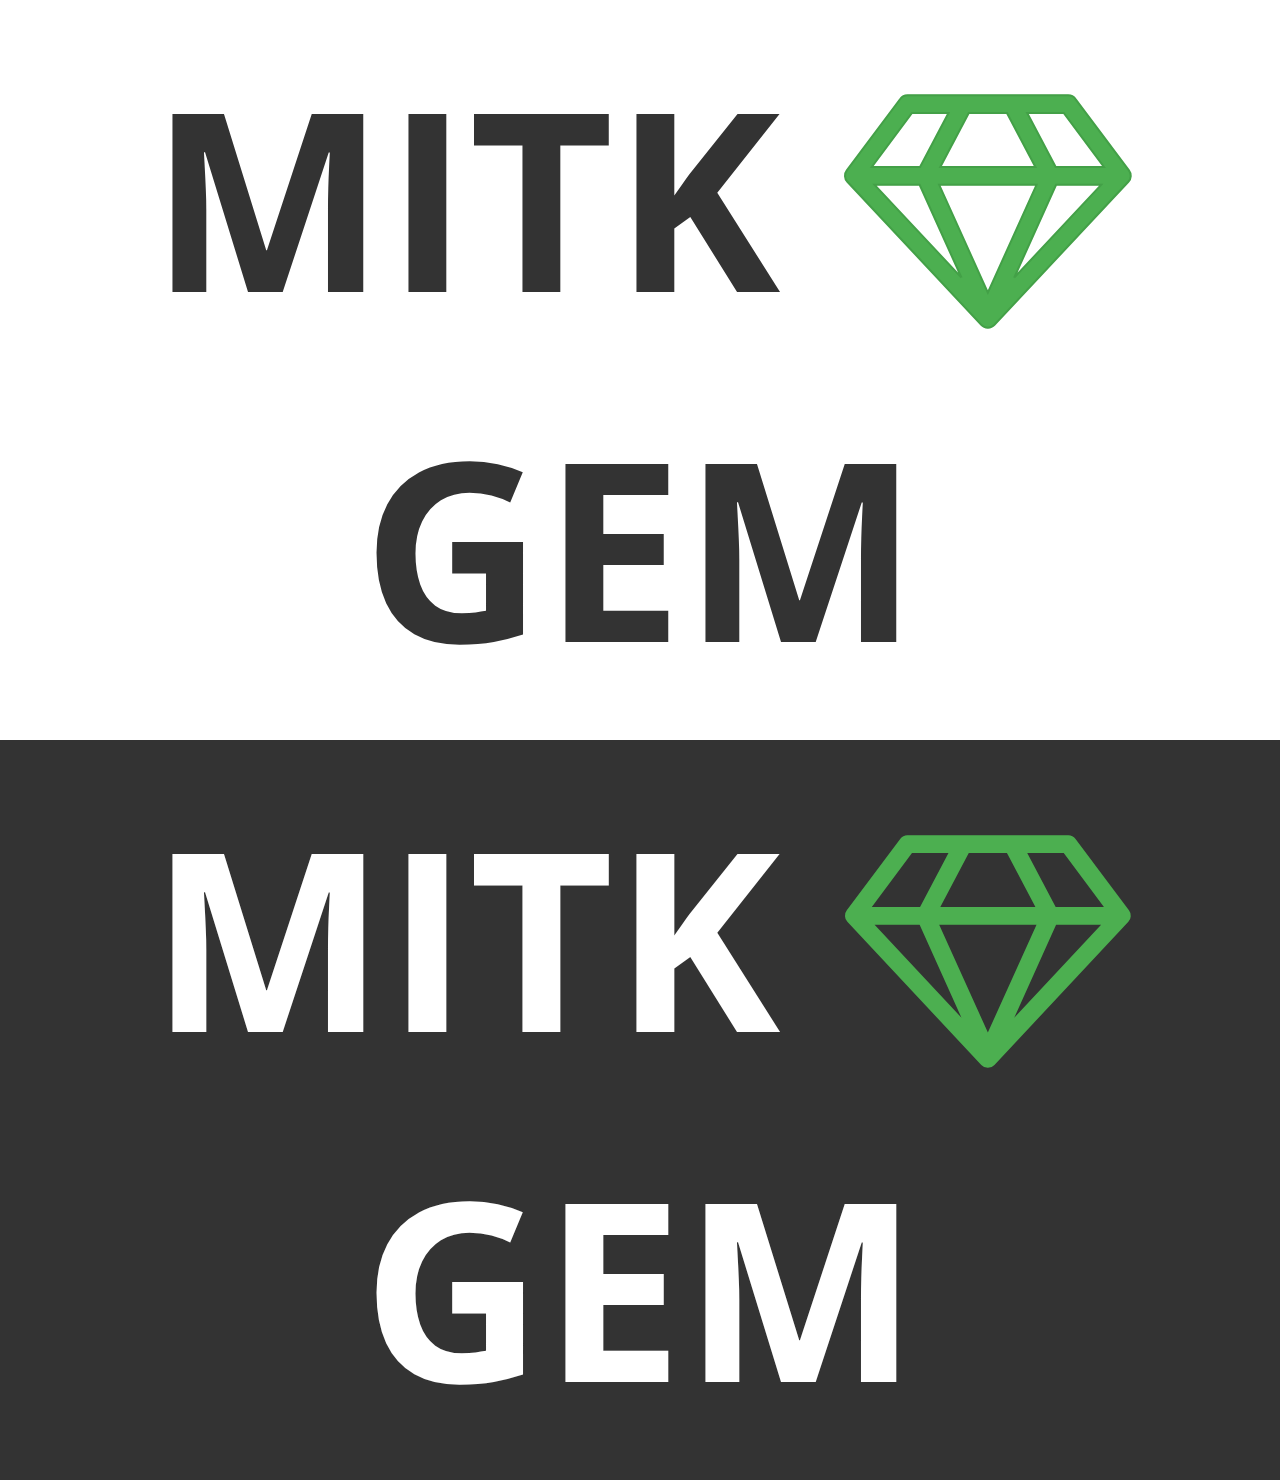
==== logo.html @ 2a3a6129 "added logo" ====
<!doctype html>
<html lang="en-us">
    <head>
        <link rel="stylesheet" href="//fonts.googleapis.com/css?family=Open+Sans:400,700">

        <!-- build:css css/main.css -->
        <link rel="stylesheet" href="css/normalize.css">
        <link rel="stylesheet" href="css/logo.css">
        <link rel="stylesheet" href="css/font-awesome-4.5.0/css/font-awesome.min.css">
        <!-- endbuild -->

    </head>
    <body>
      <div class="site-logo light">
          MITK <i class="fa fa-diamond lightColor"></i> GEM
      </div>

      <div class="site-logo dark">
          MITK <i class="fa fa-diamond darkColor"></i> GEM
      </div>
    </body>
</html>
---- css/logo.css ----
html {
    color: #fff;
    font: 17px/1.4 'Open Sans', sans-serif;
    text-align: center;
}

.hiColor {
    color: #4caf50;
}

.lightColor {
  -webkit-text-fill-color: #4caf50;
  -webkit-text-stroke-width: 2px;
  -webkit-text-stroke-color: #43a047;
}

.darkColor {
  color: #4caf50;
}

.site-logo {
    float: left;
    font-size: 250px;
    font-weight: bold;
    text-decoration: none;
    text-transform: uppercase;
    padding: 20px;
}

.light {
  color: #333;
  /*background-color: #c8e6c9;*/
}

.dark {
  color: #fff;
  background-color: #333;
}
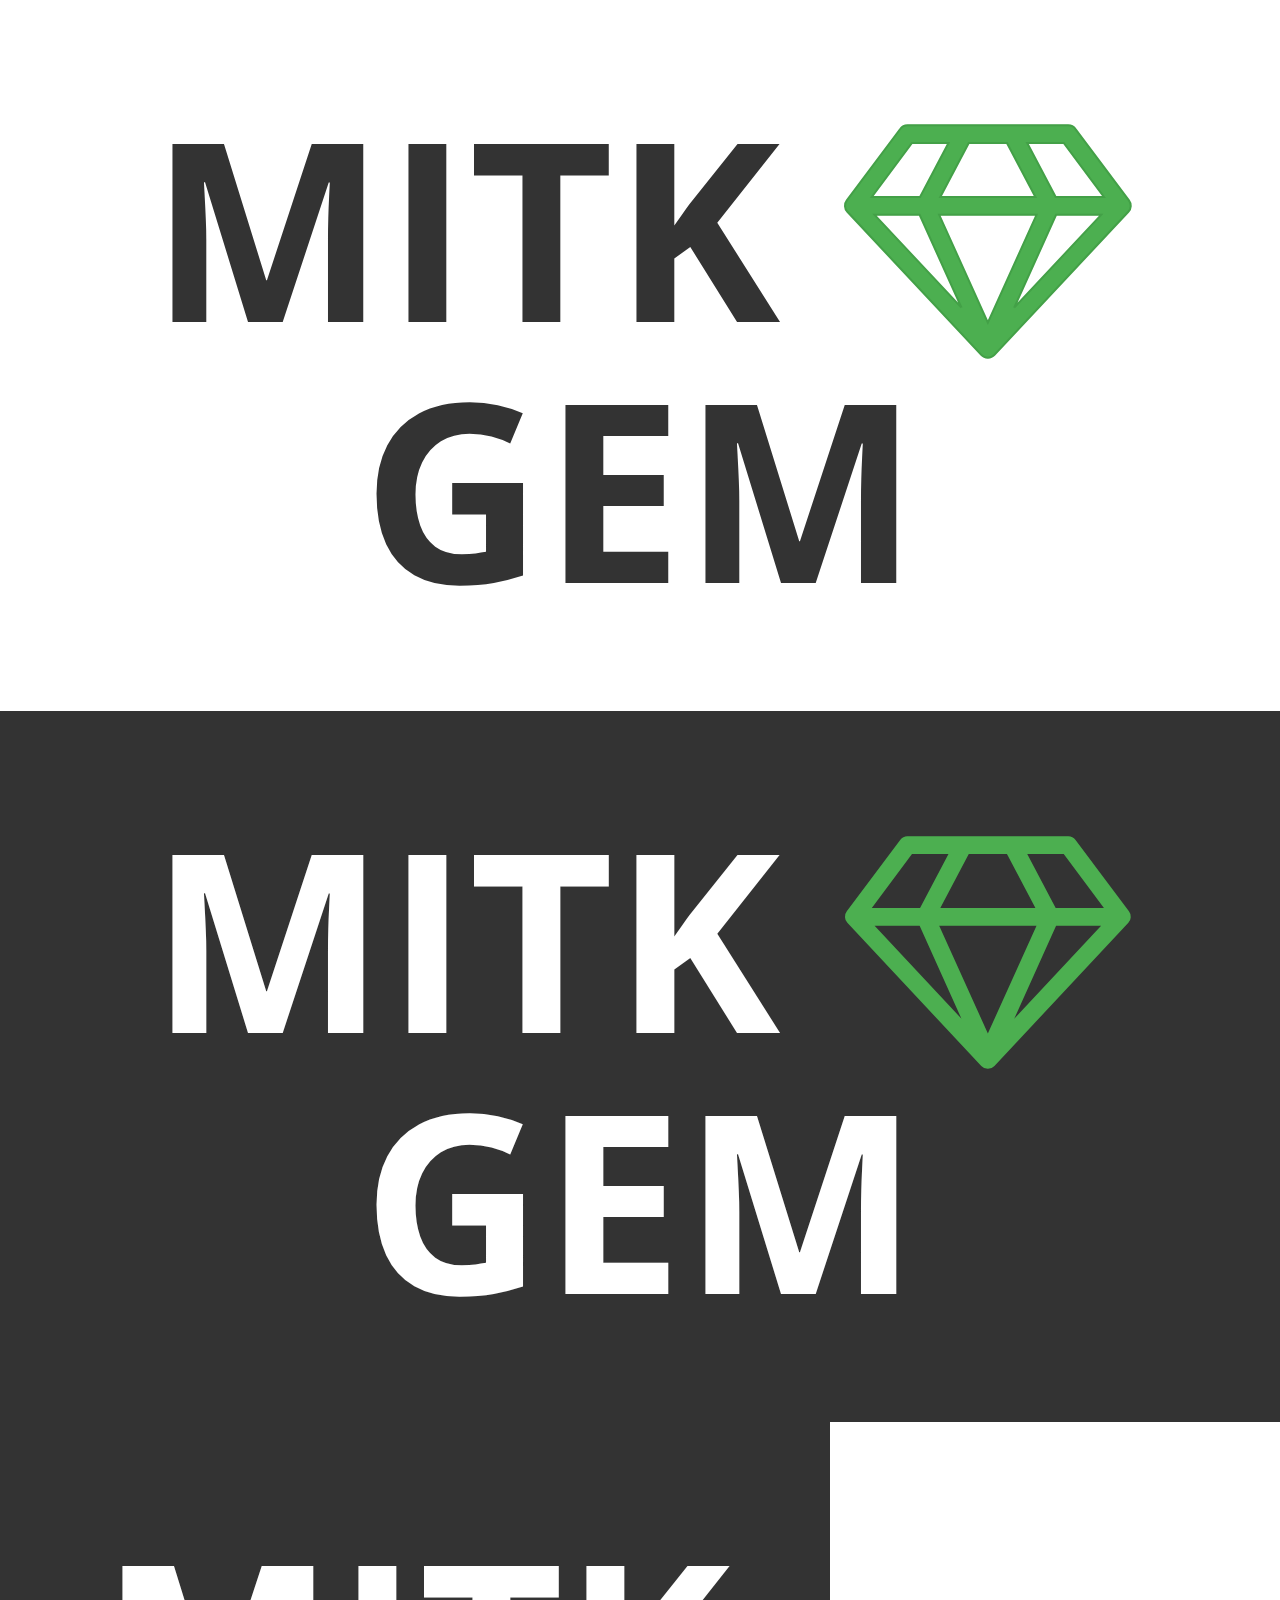
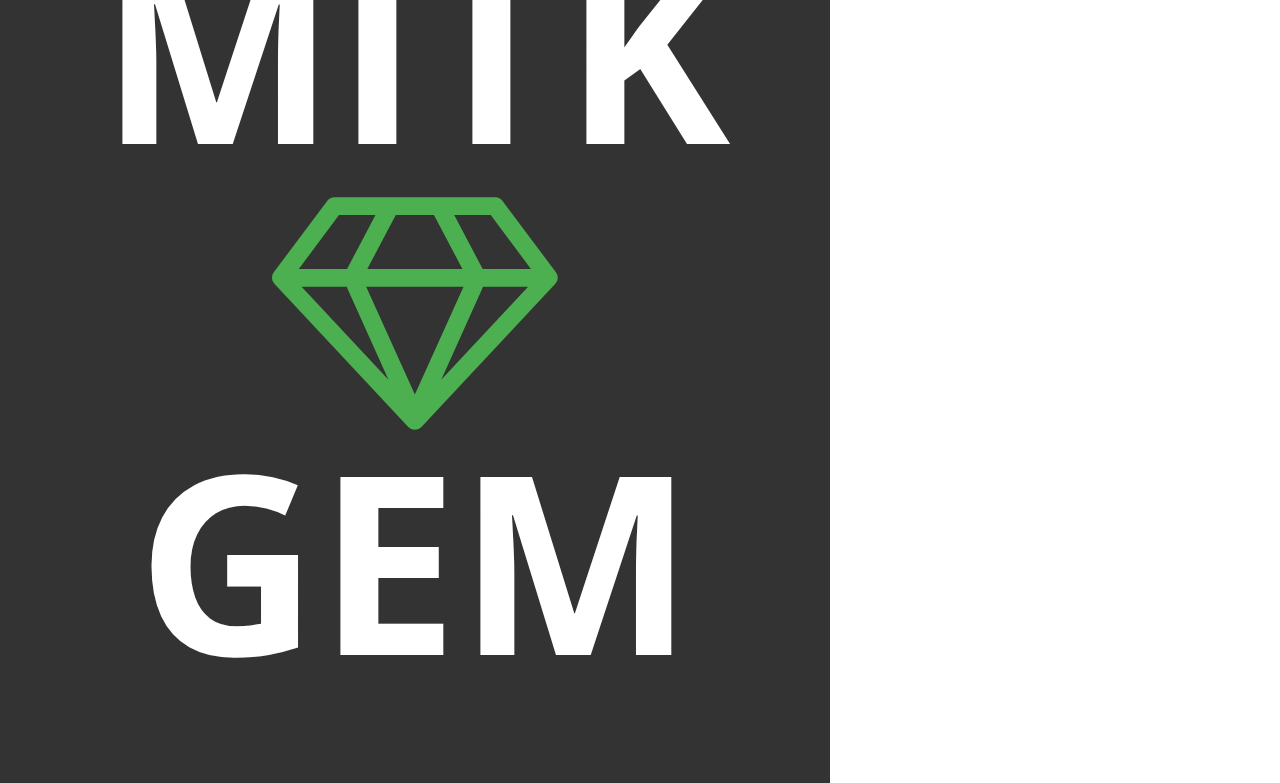
==== commit 088cb6d7: "logo update" ====
--- a/logo.html
+++ b/logo.html
@@ -18,5 +18,9 @@
       <div class="site-logo dark">
           MITK <i class="fa fa-diamond darkColor"></i> GEM
       </div>
+
+      <div class="site-logo dark justify mul">
+          MITK<br/><i class="fa fa-diamond darkColor"></i><br/>GEM
+      </div>
     </body>
 </html>
--- a/css/logo.css
+++ b/css/logo.css
@@ -1,11 +1,11 @@
 html {
-    color: #fff;
-    font: 17px/1.4 'Open Sans', sans-serif;
-    text-align: center;
+  color: #fff;
+  font: 17px/1.4 'Open Sans', sans-serif;
+  text-align: center;
 }
 
 .hiColor {
-    color: #4caf50;
+  color: #4caf50;
 }
 
 .lightColor {
@@ -19,12 +19,13 @@
 }
 
 .site-logo {
-    float: left;
-    font-size: 250px;
-    font-weight: bold;
-    text-decoration: none;
-    text-transform: uppercase;
-    padding: 20px;
+  float: left;
+  font-size: 250px;
+  font-weight: bold;
+  text-decoration: none;
+  text-transform: uppercase;
+  padding: 100px;
+  line-height: 100%;
 }
 
 .light {
@@ -35,4 +36,4 @@
 .dark {
   color: #fff;
   background-color: #333;
-}
+}